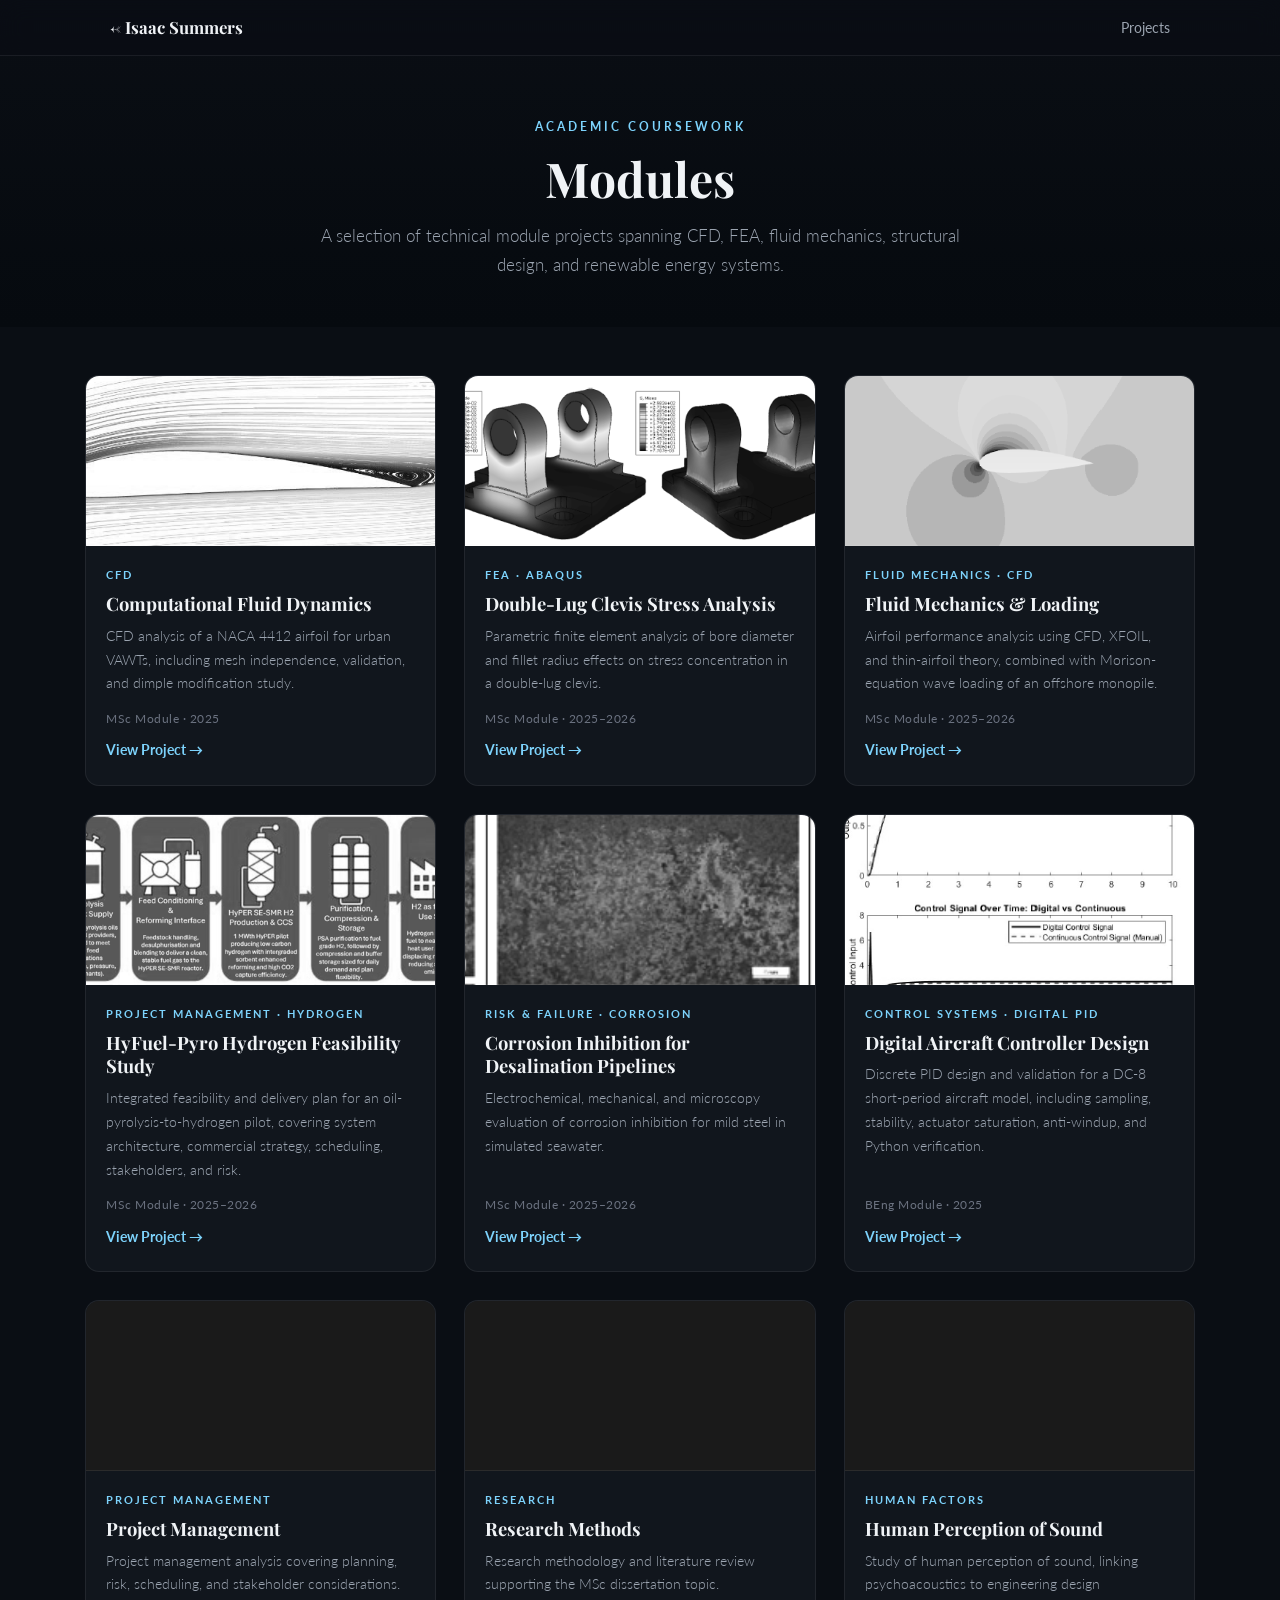
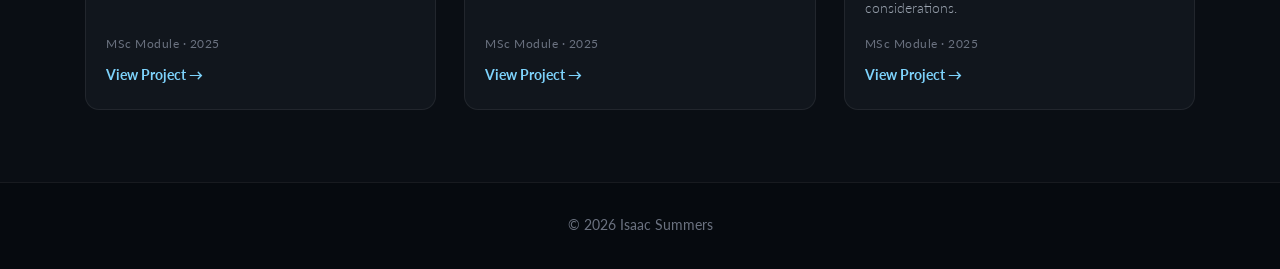
==== projects/modules/modules.html @ c851370e "portfolio com1" ====
<!DOCTYPE html>
<html lang="en">
<head>
<meta charset="UTF-8">
<meta name="viewport" content="width=device-width, initial-scale=1.0">
<title>Modules | Isaac Summers</title>
<link rel="preconnect" href="https://fonts.googleapis.com">
<link href="https://fonts.googleapis.com/css2?family=Lato:wght@300;400;700;900&family=Playfair+Display:wght@700;900&display=swap" rel="stylesheet">
<link rel="stylesheet" href="/projects/modules/group.css">
</head>
<body>
<nav>
  <div class="nav-inner">
    <a href="../../index.html" class="logo">← Isaac Summers</a>
    <div class="nav-links">
      <a href="../../projects.html">Projects</a>
    </div>
  </div>
</nav>


<section class="page-header">
  <div class="fade-in-up">
    <div class="card-tag">Academic Coursework</div>
    <h1>Modules</h1>
    <p class="page-subtitle">A selection of technical module projects spanning CFD, FEA, fluid mechanics, structural design, and renewable energy systems.</p>
  </div>
</section>


<section class="projects-grid-section">
  <div class="projects-grid">


    <a href="/projects/modules/cfd-assignment/cfd-assignment.html" class="card">
      <div class="card-img" style="background-image:url('/assets/cfd-assignment/cfd-assignment.png')"></div>
      <div class="card-body">
        <div class="card-tag">CFD</div>
        <h3>Computational Fluid Dynamics</h3>
        <p>CFD analysis of a NACA 4412 airfoil for urban VAWTs, including mesh independence, validation, and dimple modification study.</p>
        <div class="card-date">MSc Module · 2025</div>
        <span class="card-link">View Project →</span>
      </div>
    </a>


    <a href="/projects/modules/fea-assignment/fea-assignment.html" class="card">
      <div
        class="card-img"
        style="background-image:url('../../assets/fea-assignment/fea-card.png')">
      </div>

      <div class="card-body">
        <div class="card-tag">FEA · Abaqus</div>
        <h3>Double-Lug Clevis Stress Analysis</h3>
        <p>Parametric finite element analysis of bore diameter and fillet radius effects on stress concentration in a double-lug clevis.</p>
        <div class="card-date">MSc Module · 2025–2026</div>
        <span class="card-link">View Project →</span>
      </div>
    </a>


    <a href="/projects/modules/fluid-mechanics/fluid-mechanics.html" class="card">
      <div
        class="card-img"
        style="background-image:url('/assets/fluid-mechanics/fluid-card.png')">
      </div>

      <div class="card-body">
        <div class="card-tag">Fluid Mechanics · CFD</div>
        <h3>Fluid Mechanics & Loading</h3>
        <p>Airfoil performance analysis using CFD, XFOIL, and thin-airfoil theory, combined with Morison-equation wave loading of an offshore monopile.</p>
        <div class="card-date">MSc Module · 2025–2026</div>
        <span class="card-link">View Project →</span>
      </div>
    </a>


    <a href="/projects/modules/project-management/project-management.html" class="card">
  <div
    class="card-img"
    style="background-image:url('/assets/project-management/pm-pathway.png')">
  </div>

  <div class="card-body">
    <div class="card-tag">Project Management · Hydrogen</div>
    <h3>HyFuel-Pyro Hydrogen Feasibility Study</h3>
    <p>Integrated feasibility and delivery plan for an oil-pyrolysis-to-hydrogen pilot, covering system architecture, commercial strategy, scheduling, stakeholders, and risk.</p>
    <div class="card-date">MSc Module · 2025–2026</div>
    <span class="card-link">View Project →</span>
  </div>
</a>


    <a href="/projects/modules/corrosion-risk/corrosion-risk.html" class="card">
  <div
    class="card-img"
    style="background-image:url('/assets/corrosion-risk/corrosion-hero.png')">
  </div>

  <div class="card-body">
    <div class="card-tag">Risk & Failure · Corrosion</div>
    <h3>Corrosion Inhibition for Desalination Pipelines</h3>
    <p>Electrochemical, mechanical, and microscopy evaluation of corrosion inhibition for mild steel in simulated seawater.</p>
    <div class="card-date">MSc Module · 2025–2026</div>
    <span class="card-link">View Project →</span>
  </div>
</a>


    <a href="/projects/modules/digital-controller/digital-controller.html" class="card">
      <div
        class="card-img"
        style="background-image:url('/assets/digital-controller/controller-hero.png')">
      </div>

      <div class="card-body">
        <div class="card-tag">Control Systems · Digital PID</div>
        <h3>Digital Aircraft Controller Design</h3>
        <p>Discrete PID design and validation for a DC-8 short-period aircraft model, including sampling, stability, actuator saturation, anti-windup, and Python verification.</p>
        <div class="card-date">BEng Module · 2025</div>
        <span class="card-link">View Project →</span>
      </div>
    </a>


    <a href="modules/pm.html" class="card">
      <div class="card-img" style="background-image:url('assets/modules/pm-card.png')"></div>
      <div class="card-body">
        <div class="card-tag">Project Management</div>
        <h3>Project Management</h3>
        <p>Project management analysis covering planning, risk, scheduling, and stakeholder considerations.</p>
        <div class="card-date">MSc Module · 2025</div>
        <span class="card-link">View Project →</span>
      </div>
    </a>


    <a href="modules/srn.html" class="card">
      <div class="card-img" style="background-image:url('assets/modules/srn-card.png')"></div>
      <div class="card-body">
        <div class="card-tag">Research</div>
        <h3>Research Methods</h3>
        <p>Research methodology and literature review supporting the MSc dissertation topic.</p>
        <div class="card-date">MSc Module · 2025</div>
        <span class="card-link">View Project →</span>
      </div>
    </a>


    <a href="modules/human-perception.html" class="card">
      <div class="card-img" style="background-image:url('assets/modules/perception-card.png')"></div>
      <div class="card-body">
        <div class="card-tag">Human Factors</div>
        <h3>Human Perception of Sound</h3>
        <p>Study of human perception of sound, linking psychoacoustics to engineering design considerations.</p>
        <div class="card-date">MSc Module · 2025</div>
        <span class="card-link">View Project →</span>
      </div>
    </a>


  </div>
</section>


<footer><p>© 2026 Isaac Summers</p></footer>
</body>
</html>
---- projects/modules/group.css ----
/* ================= Modules Page Stylesheet ================= */
/* Styled to match the Projects page look — dark theme, card grid */

:root{
  --accent:#7dd3fc;
  --bg-dark:#0a0e14;
  --bg-card:#11161d;
  --text-light:#e6e9ef;
  --text-muted:#9ba4b0;
  --border-subtle:rgba(255,255,255,.07);
}

*,*::before,*::after{margin:0;padding:0;box-sizing:border-box}
html{scroll-behavior:smooth}
body{
  font-family:'Lato',sans-serif;
  color:var(--text-light);
  background:var(--bg-dark);
  line-height:1.6;
  overflow-x:hidden;
}
.card-img{
  filter:grayscale(1);

}

a{color:inherit;text-decoration:none}
img{max-width:100%;display:block}

/* ---------- Nav ---------- */
nav{
  position:fixed;top:0;left:0;right:0;
  background:rgba(10,14,20,.85);
  backdrop-filter:blur(12px);
  border-bottom:1px solid var(--border-subtle);
  z-index:100;
}
.nav-inner{
  max-width:1100px;margin:0 auto;
  padding:14px 20px;
  display:flex;justify-content:space-between;align-items:center;gap:12px;
}
.logo{
  font-family:'Playfair Display',serif;font-weight:700;font-size:1.05rem;
  color:#f0f3f6;white-space:nowrap;
}
.nav-links{display:flex;gap:20px;flex-wrap:wrap}
.nav-links a{color:var(--text-muted);font-size:.9rem;transition:color .2s;white-space:nowrap}
.nav-links a:hover{color:var(--accent)}

/* ---------- Page Header ---------- */
.page-header{
  padding:7rem 1.5rem 3rem;
  text-align:center;
  background:linear-gradient(180deg,var(--bg-dark),#060a0f);
}
.page-header .card-tag{
  display:inline-block;
  font-size:.72rem;letter-spacing:3px;text-transform:uppercase;
  color:var(--accent);font-weight:700;
  margin-bottom:14px;
}
.page-header h1{
  font-family:'Playfair Display',serif;
  font-size:clamp(2rem,5vw,3rem);
  color:#f0f3f6;
  margin-bottom:14px;
  line-height:1.2;
}
.page-subtitle{
  color:var(--text-muted);
  font-size:clamp(.95rem,2vw,1.05rem);
  font-weight:300;
  max-width:640px;
  margin:0 auto;
  line-height:1.7;
}

/* ---------- Projects Grid ---------- */
.projects-grid-section{
  padding:3rem 1.25rem 4.5rem;
  max-width:1150px;
  margin:0 auto;
}
.projects-grid{
  display:grid;
  grid-template-columns:repeat(auto-fill,minmax(300px,1fr));
  gap:1.75rem;
}

/* ---------- Card ---------- */
.card{
  display:flex;flex-direction:column;
  background:var(--bg-card);
  border:1px solid var(--border-subtle);
  border-radius:14px;
  overflow:hidden;
  transition:transform .25s ease,box-shadow .25s ease,border-color .25s ease;
}
.card:hover{
  transform:translateY(-6px);
  box-shadow:0 14px 34px rgba(0,0,0,.45);
  border-color:rgba(125,211,252,.35);
}
.card-img{
  width:100%;
  height:170px;
  background-size:cover;
  background-position:center;
  background-color:#151b23;
  border-bottom:1px solid var(--border-subtle);
  transition:transform .35s ease;
}
.card:hover .card-img{transform:scale(1.04)}
.card-body{
  padding:1.25rem 1.25rem 1.4rem;
  display:flex;flex-direction:column;flex:1;
}
.card-tag{
  font-size:.7rem;letter-spacing:2px;text-transform:uppercase;
  color:var(--accent);font-weight:700;
  margin-bottom:8px;
}
.card-body h3{
  font-family:'Playfair Display',serif;
  font-size:1.15rem;
  color:#f0f3f6;
  margin-bottom:8px;
  line-height:1.3;
}
.card-body p{
  font-size:.9rem;
  line-height:1.65;
  color:var(--text-muted);
  font-weight:300;
  margin-bottom:14px;
  flex:1;
}
.card-date{
  font-size:.75rem;
  color:#6b7280;
  margin-bottom:12px;
  letter-spacing:.5px;
}
.card-link{
  font-size:.85rem;
  color:var(--accent);
  font-weight:700;
  transition:letter-spacing .2s;
}
.card:hover .card-link{letter-spacing:.5px}

/* ---------- Footer ---------- */
footer{
  padding:2rem 1.5rem;
  text-align:center;
  border-top:1px solid var(--border-subtle);
  color:#6b7280;
  font-size:.85rem;
  background:#060a0f;
}

/* ---------- Responsive ---------- */
@media(max-width:640px){
  .projects-grid{grid-template-columns:1fr;gap:1.25rem}
  .page-header{padding:6rem 1.25rem 2.25rem}
  .projects-grid-section{padding:2.25rem 1.25rem 3.5rem}
  .card-img{height:150px}
}
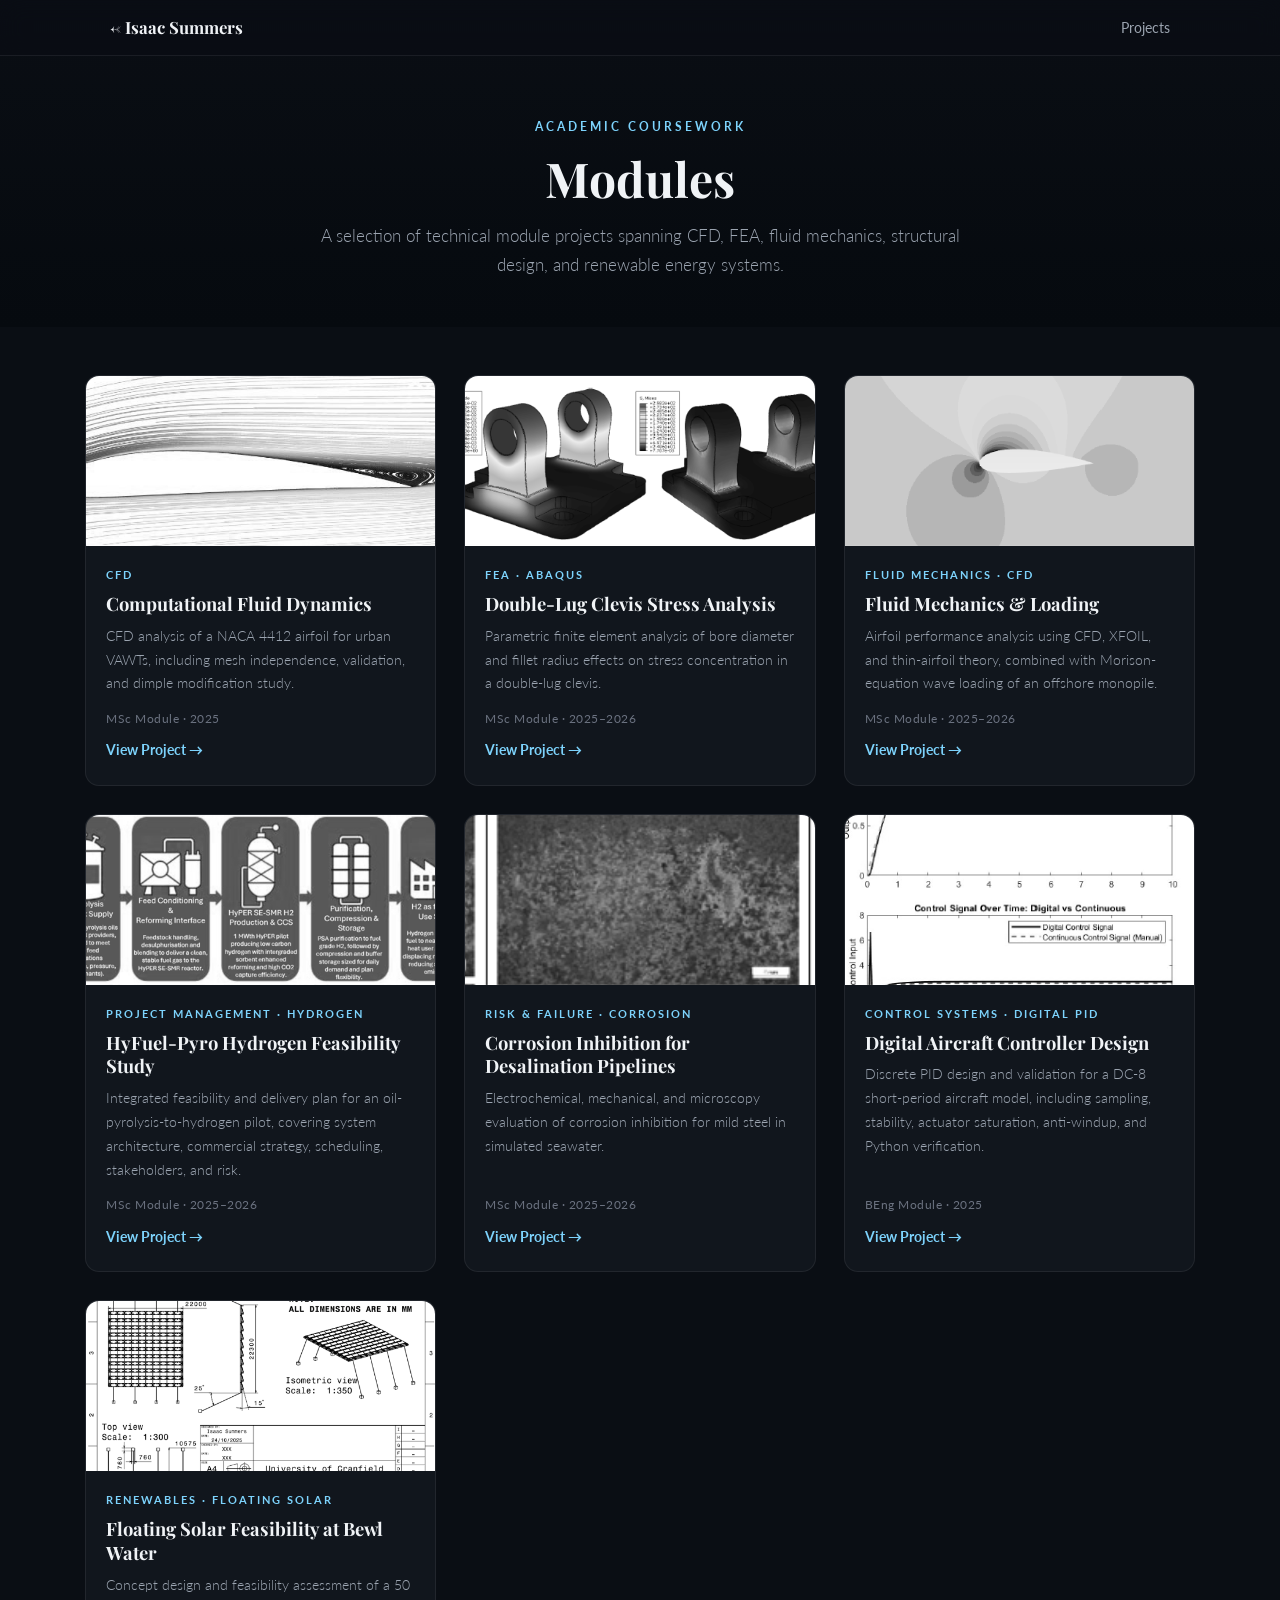
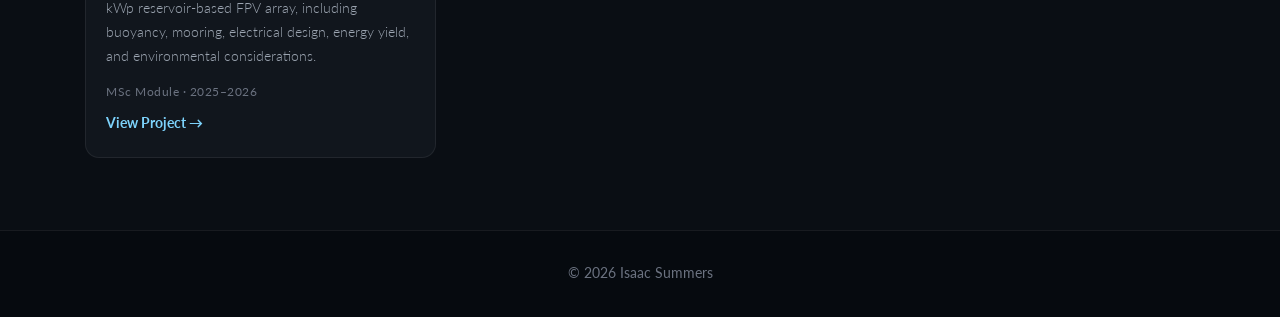
==== commit 3e377fa2: "fpv" ====
--- a/projects/modules/modules.html
+++ b/projects/modules/modules.html
@@ -124,42 +124,20 @@
     </a>
 
 
-    <a href="modules/pm.html" class="card">
-      <div class="card-img" style="background-image:url('assets/modules/pm-card.png')"></div>
+    <a href="/projects/modules/fpv-feasibility/fpv-feasibility.html" class="card">
+      <div
+        class="card-img"
+        style="background-image:url('/assets/fpv-feasibility/fpv-hero.png')">
+      </div>
+
       <div class="card-body">
-        <div class="card-tag">Project Management</div>
-        <h3>Project Management</h3>
-        <p>Project management analysis covering planning, risk, scheduling, and stakeholder considerations.</p>
-        <div class="card-date">MSc Module · 2025</div>
+        <div class="card-tag">Renewables · Floating Solar</div>
+        <h3>Floating Solar Feasibility at Bewl Water</h3>
+        <p>Concept design and feasibility assessment of a 50 kWp reservoir-based FPV array, including buoyancy, mooring, electrical design, energy yield, and environmental considerations.</p>
+        <div class="card-date">MSc Module · 2025–2026</div>
         <span class="card-link">View Project →</span>
       </div>
     </a>
-
-
-    <a href="modules/srn.html" class="card">
-      <div class="card-img" style="background-image:url('assets/modules/srn-card.png')"></div>
-      <div class="card-body">
-        <div class="card-tag">Research</div>
-        <h3>Research Methods</h3>
-        <p>Research methodology and literature review supporting the MSc dissertation topic.</p>
-        <div class="card-date">MSc Module · 2025</div>
-        <span class="card-link">View Project →</span>
-      </div>
-    </a>
-
-
-    <a href="modules/human-perception.html" class="card">
-      <div class="card-img" style="background-image:url('assets/modules/perception-card.png')"></div>
-      <div class="card-body">
-        <div class="card-tag">Human Factors</div>
-        <h3>Human Perception of Sound</h3>
-        <p>Study of human perception of sound, linking psychoacoustics to engineering design considerations.</p>
-        <div class="card-date">MSc Module · 2025</div>
-        <span class="card-link">View Project →</span>
-      </div>
-    </a>
-
-
   </div>
 </section>
 
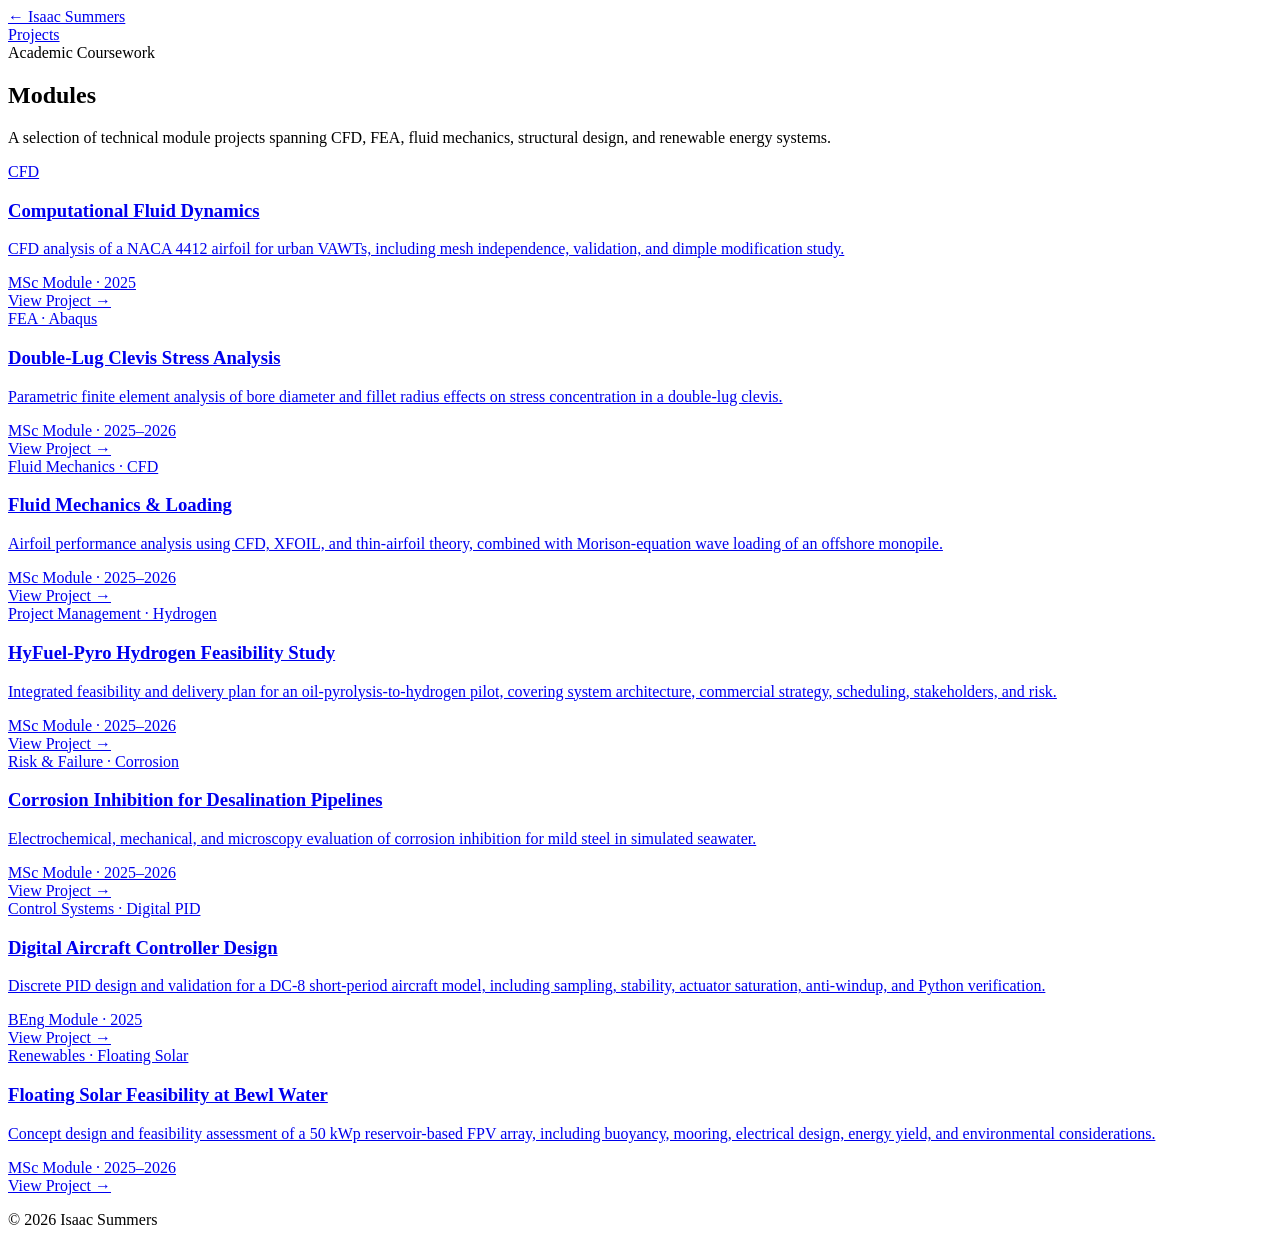
==== commit 32b86168: "test4" ====
--- a/projects/modules/modules.html
+++ b/projects/modules/modules.html
@@ -6,7 +6,7 @@
 <title>Modules | Isaac Summers</title>
 <link rel="preconnect" href="https://fonts.googleapis.com">
 <link href="https://fonts.googleapis.com/css2?family=Lato:wght@300;400;700;900&family=Playfair+Display:wght@700;900&display=swap" rel="stylesheet">
-<link rel="stylesheet" href="/projects/modules/group.css">
+<link rel="stylesheet" href="./projects/modules/group.css">
 </head>
 <body>
 <nav>
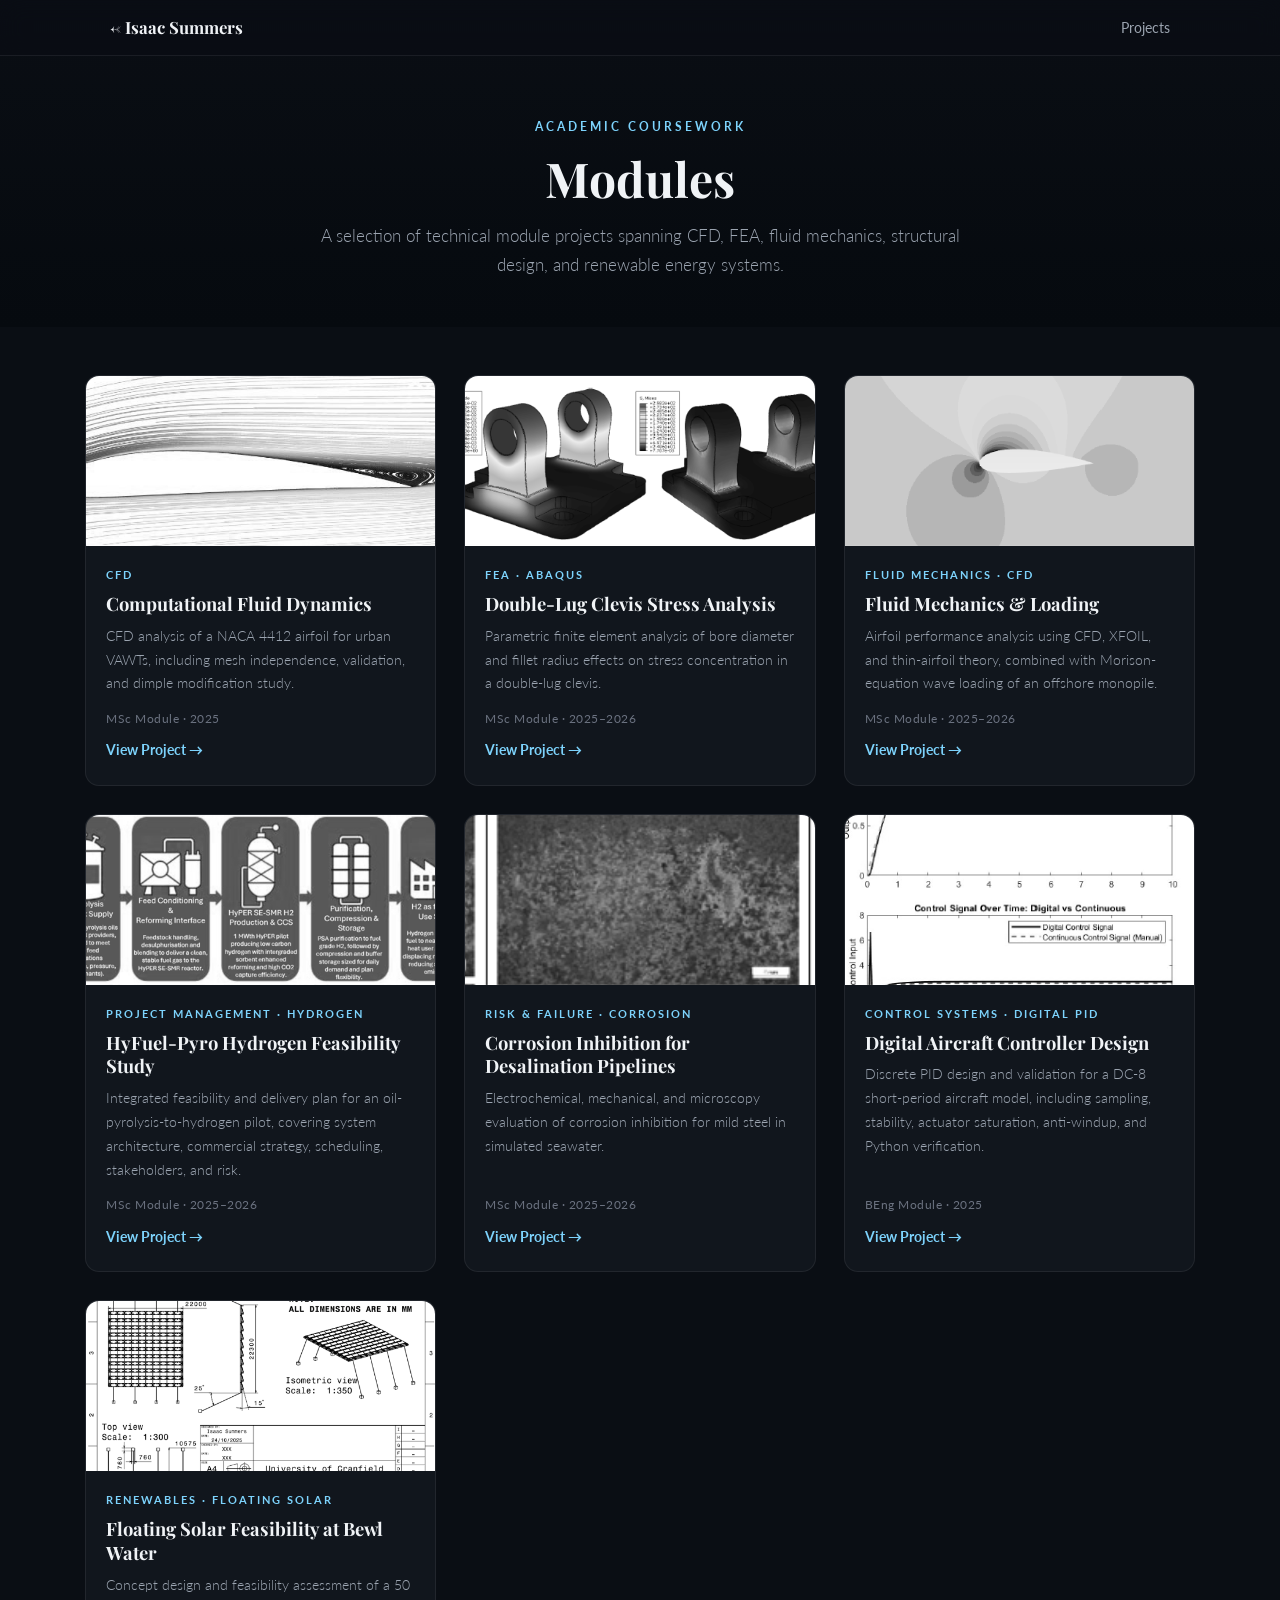
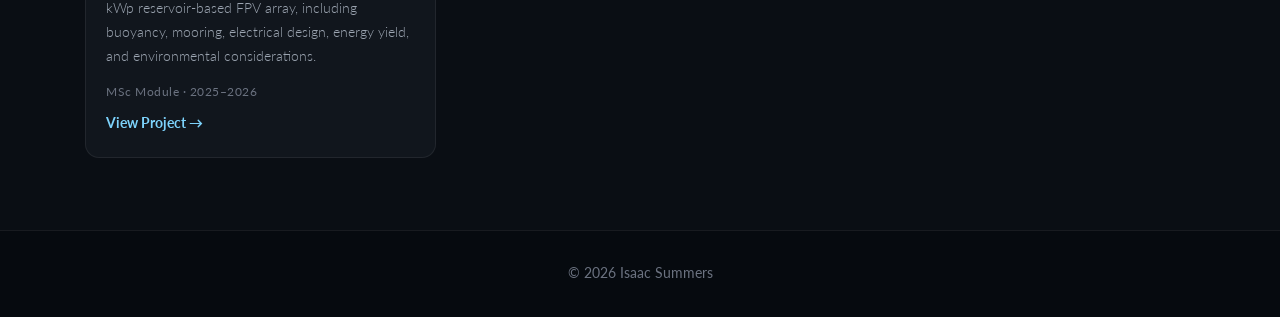
==== commit af8bbf81: "tesdt5" ====
--- a/projects/modules/modules.html
+++ b/projects/modules/modules.html
@@ -6,7 +6,7 @@
 <title>Modules | Isaac Summers</title>
 <link rel="preconnect" href="https://fonts.googleapis.com">
 <link href="https://fonts.googleapis.com/css2?family=Lato:wght@300;400;700;900&family=Playfair+Display:wght@700;900&display=swap" rel="stylesheet">
-<link rel="stylesheet" href="./projects/modules/group.css">
+<link rel="stylesheet" href="../../projects/modules/group.css">
 </head>
 <body>
 <nav>
--- a/projects/modules/group.css
+++ b/projects/modules/group.css
@@ -0,0 +1,169 @@
+/* ================= Modules Page Stylesheet ================= */
+/* Styled to match the Projects page look — dark theme, card grid */
+
+:root{
+  --accent:#7dd3fc;
+  --bg-dark:#0a0e14;
+  --bg-card:#11161d;
+  --text-light:#e6e9ef;
+  --text-muted:#9ba4b0;
+  --border-subtle:rgba(255,255,255,.07);
+}
+
+*,*::before,*::after{margin:0;padding:0;box-sizing:border-box}
+html{scroll-behavior:smooth}
+body{
+  font-family:'Lato',sans-serif;
+  color:var(--text-light);
+  background:var(--bg-dark);
+  line-height:1.6;
+  overflow-x:hidden;
+}
+.card-img{
+  filter:grayscale(1);
+
+}
+
+a{color:inherit;text-decoration:none}
+img{max-width:100%;display:block}
+
+/* ---------- Nav ---------- */
+nav{
+  position:fixed;top:0;left:0;right:0;
+  background:rgba(10,14,20,.85);
+  backdrop-filter:blur(12px);
+  border-bottom:1px solid var(--border-subtle);
+  z-index:100;
+}
+.nav-inner{
+  max-width:1100px;margin:0 auto;
+  padding:14px 20px;
+  display:flex;justify-content:space-between;align-items:center;gap:12px;
+}
+.logo{
+  font-family:'Playfair Display',serif;font-weight:700;font-size:1.05rem;
+  color:#f0f3f6;white-space:nowrap;
+}
+.nav-links{display:flex;gap:20px;flex-wrap:wrap}
+.nav-links a{color:var(--text-muted);font-size:.9rem;transition:color .2s;white-space:nowrap}
+.nav-links a:hover{color:var(--accent)}
+
+/* ---------- Page Header ---------- */
+.page-header{
+  padding:7rem 1.5rem 3rem;
+  text-align:center;
+  background:linear-gradient(180deg,var(--bg-dark),#060a0f);
+}
+.page-header .card-tag{
+  display:inline-block;
+  font-size:.72rem;letter-spacing:3px;text-transform:uppercase;
+  color:var(--accent);font-weight:700;
+  margin-bottom:14px;
+}
+.page-header h1{
+  font-family:'Playfair Display',serif;
+  font-size:clamp(2rem,5vw,3rem);
+  color:#f0f3f6;
+  margin-bottom:14px;
+  line-height:1.2;
+}
+.page-subtitle{
+  color:var(--text-muted);
+  font-size:clamp(.95rem,2vw,1.05rem);
+  font-weight:300;
+  max-width:640px;
+  margin:0 auto;
+  line-height:1.7;
+}
+
+/* ---------- Projects Grid ---------- */
+.projects-grid-section{
+  padding:3rem 1.25rem 4.5rem;
+  max-width:1150px;
+  margin:0 auto;
+}
+.projects-grid{
+  display:grid;
+  grid-template-columns:repeat(auto-fill,minmax(300px,1fr));
+  gap:1.75rem;
+}
+
+/* ---------- Card ---------- */
+.card{
+  display:flex;flex-direction:column;
+  background:var(--bg-card);
+  border:1px solid var(--border-subtle);
+  border-radius:14px;
+  overflow:hidden;
+  transition:transform .25s ease,box-shadow .25s ease,border-color .25s ease;
+}
+.card:hover{
+  transform:translateY(-6px);
+  box-shadow:0 14px 34px rgba(0,0,0,.45);
+  border-color:rgba(125,211,252,.35);
+}
+.card-img{
+  width:100%;
+  height:170px;
+  background-size:cover;
+  background-position:center;
+  background-color:#151b23;
+  border-bottom:1px solid var(--border-subtle);
+  transition:transform .35s ease;
+}
+.card:hover .card-img{transform:scale(1.04)}
+.card-body{
+  padding:1.25rem 1.25rem 1.4rem;
+  display:flex;flex-direction:column;flex:1;
+}
+.card-tag{
+  font-size:.7rem;letter-spacing:2px;text-transform:uppercase;
+  color:var(--accent);font-weight:700;
+  margin-bottom:8px;
+}
+.card-body h3{
+  font-family:'Playfair Display',serif;
+  font-size:1.15rem;
+  color:#f0f3f6;
+  margin-bottom:8px;
+  line-height:1.3;
+}
+.card-body p{
+  font-size:.9rem;
+  line-height:1.65;
+  color:var(--text-muted);
+  font-weight:300;
+  margin-bottom:14px;
+  flex:1;
+}
+.card-date{
+  font-size:.75rem;
+  color:#6b7280;
+  margin-bottom:12px;
+  letter-spacing:.5px;
+}
+.card-link{
+  font-size:.85rem;
+  color:var(--accent);
+  font-weight:700;
+  transition:letter-spacing .2s;
+}
+.card:hover .card-link{letter-spacing:.5px}
+
+/* ---------- Footer ---------- */
+footer{
+  padding:2rem 1.5rem;
+  text-align:center;
+  border-top:1px solid var(--border-subtle);
+  color:#6b7280;
+  font-size:.85rem;
+  background:#060a0f;
+}
+
+/* ---------- Responsive ---------- */
+@media(max-width:640px){
+  .projects-grid{grid-template-columns:1fr;gap:1.25rem}
+  .page-header{padding:6rem 1.25rem 2.25rem}
+  .projects-grid-section{padding:2.25rem 1.25rem 3.5rem}
+  .card-img{height:150px}
+}
